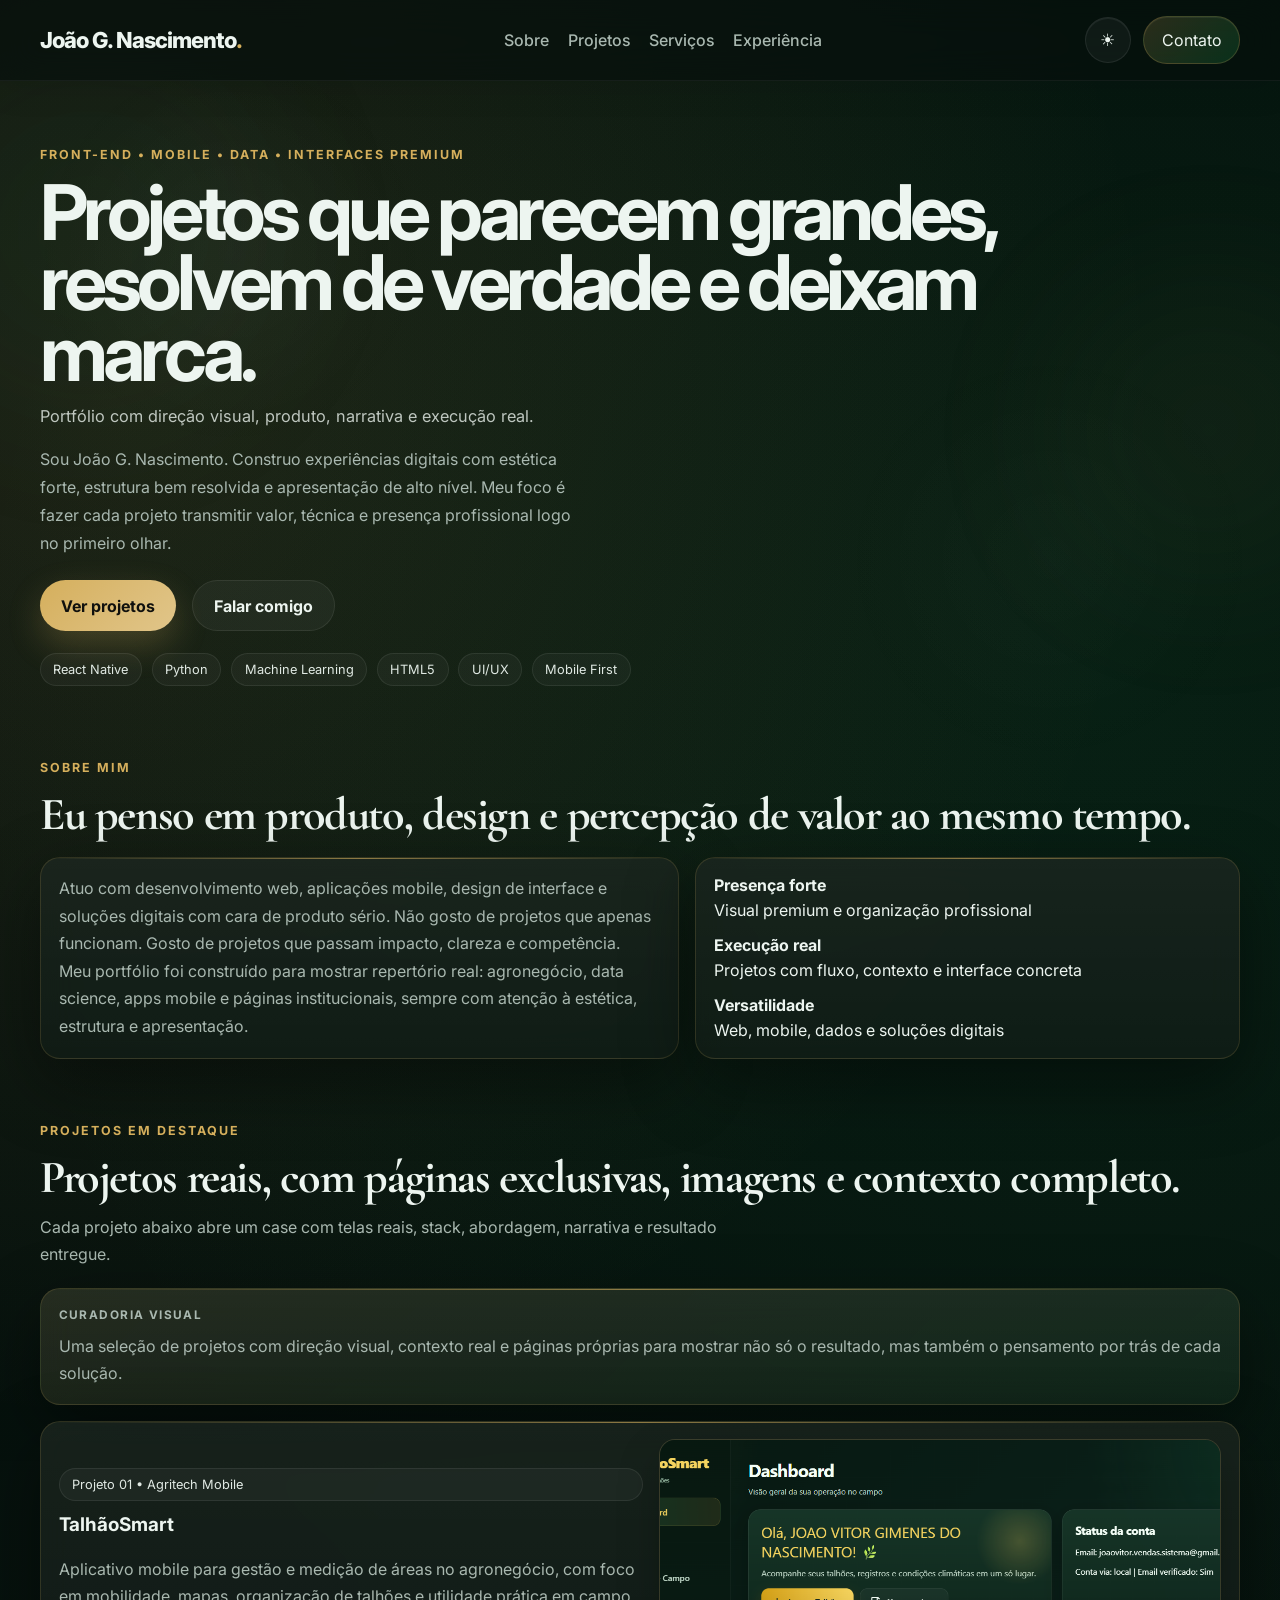
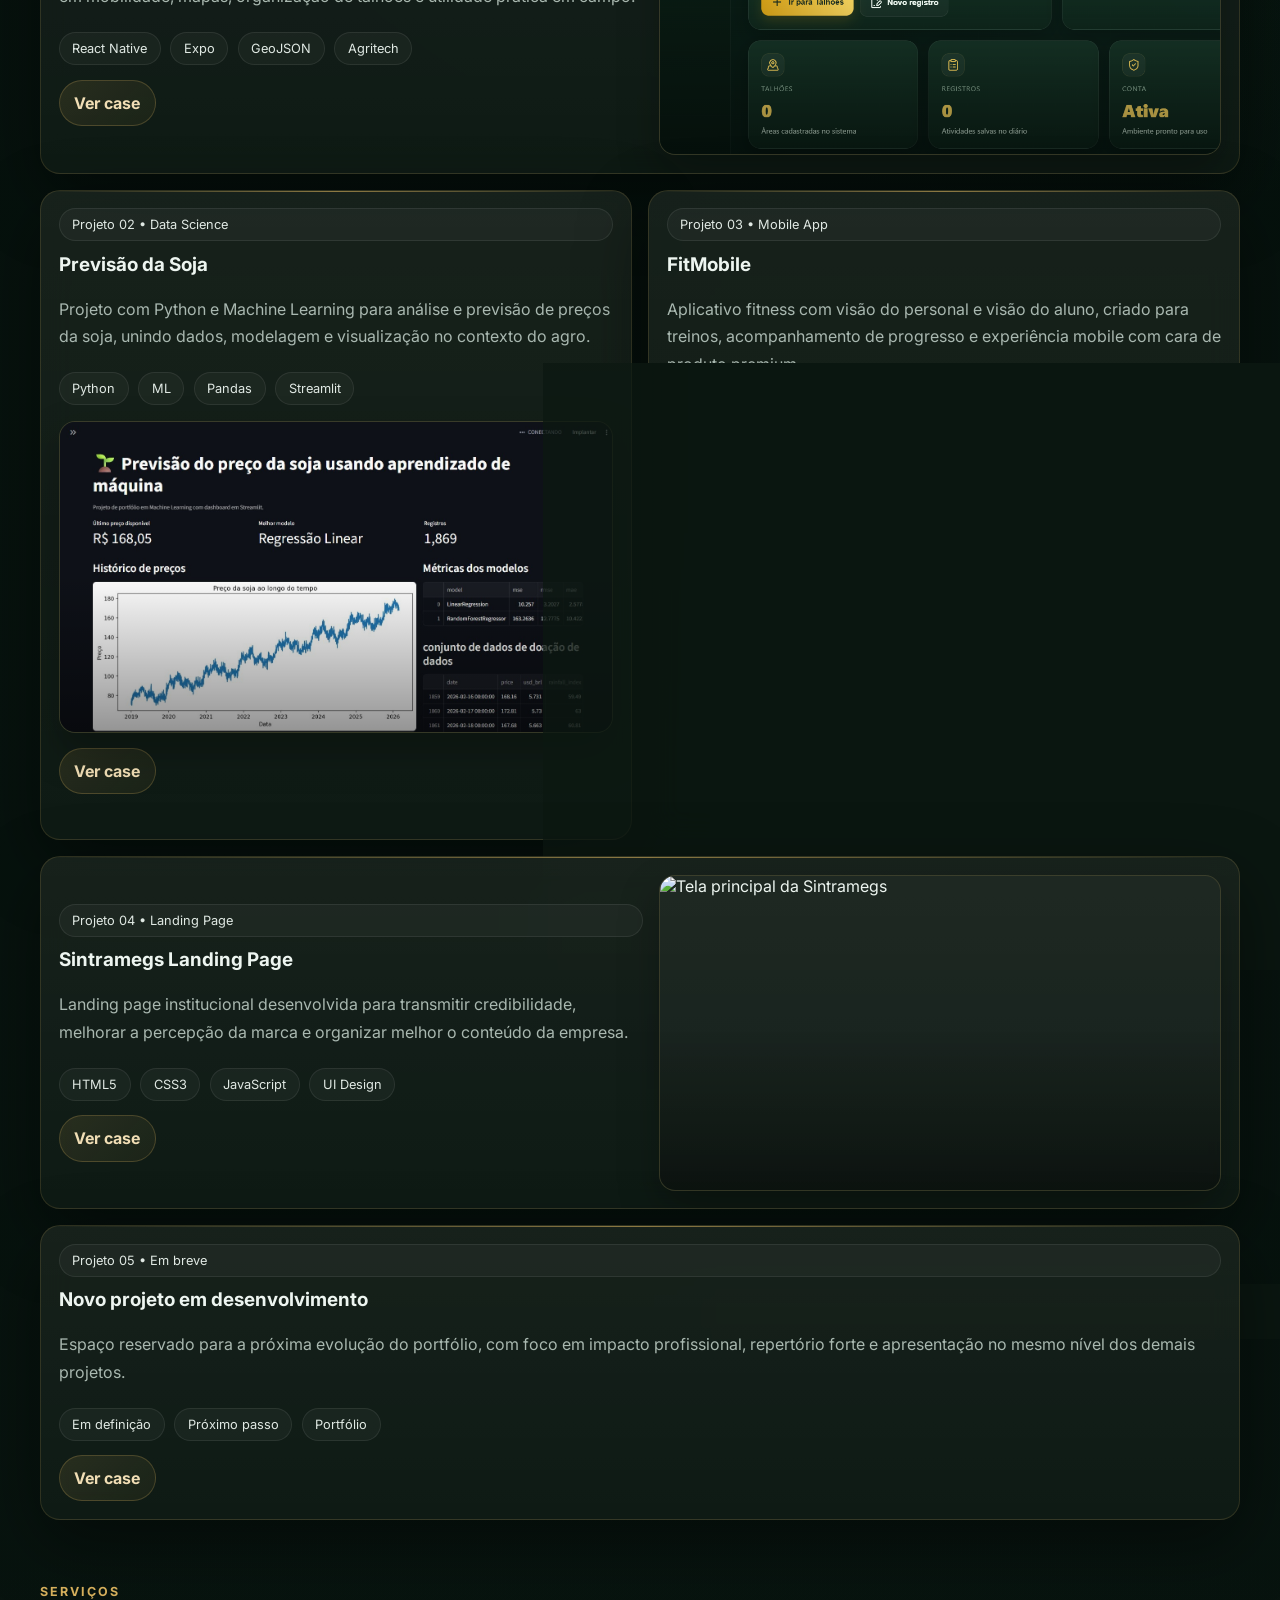
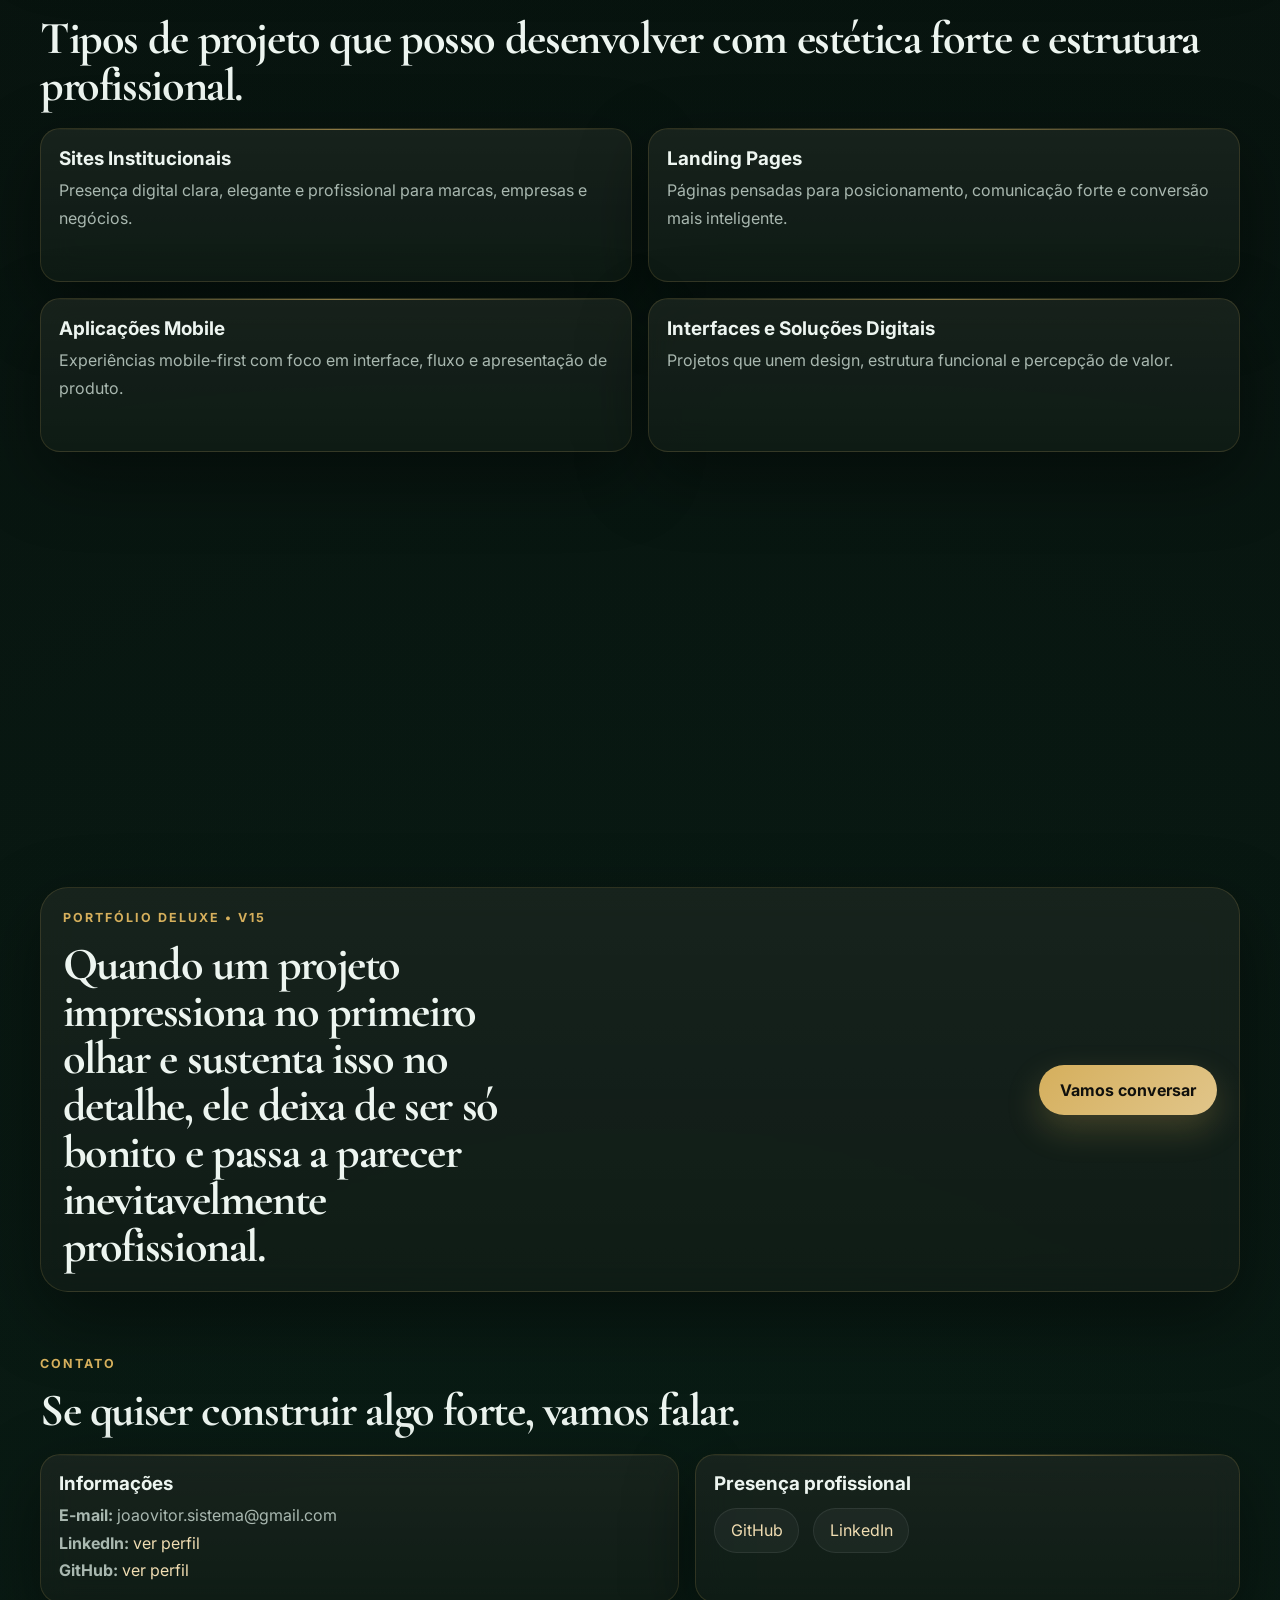
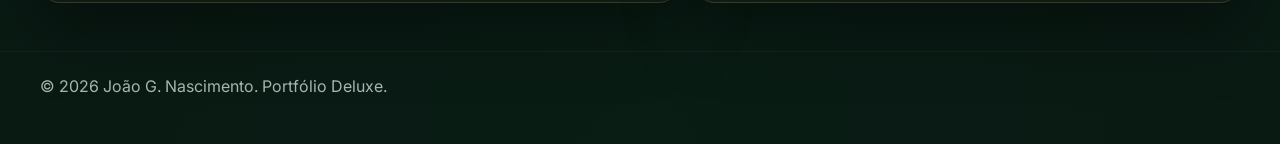
==== index.html @ 9595692e "Primeira versão do portfólio" ====
<!DOCTYPE html>
<html lang="pt-BR">
<head>
  <meta charset="UTF-8" />
  <meta name="viewport" content="width=device-width, initial-scale=1.0" />
  <title>João G. Nascimento | Portfólio</title>
  <meta name="description" content="Portfólio premium de João G. Nascimento com projetos reais, visual deluxe, dark mode e light mode." />
  <link rel="preconnect" href="https://fonts.googleapis.com">
  <link rel="preconnect" href="https://fonts.gstatic.com" crossorigin>
  <link href="https://fonts.googleapis.com/css2?family=Inter:wght@400;500;600;700;800&family=Cormorant+Garamond:wght@600;700&display=swap" rel="stylesheet">
  <link rel="stylesheet" href="styles.css" />
</head>
<body>
  <div id="preloader">
    <div class="preloader-inner">
      <p class="preloader-kicker">Bem-vindo(a)</p>
      <h1 class="preloader-name">João G. <span>Nascimento</span></h1>
      <div class="preloader-line"></div>
      <p class="preloader-sub">Carregando uma experiência pensada para impressionar.</p>
    </div>
  </div>

  <div class="bg-glow glow-1"></div>
  <div class="bg-glow glow-2"></div>

  <header class="header">
    <div class="container nav">
      <a href="#home" class="brand">João G. Nascimento<span class="brand-mark">.</span></a>
      <nav class="desktop-nav">
        <a href="#sobre">Sobre</a>
        <a href="#projetos">Projetos</a>
        <a href="#servicos">Serviços</a>
        <a href="#experiencia">Experiência</a>
      </nav>
      <div class="nav-right">
        <button class="theme-toggle" id="themeToggle" type="button" aria-label="Alternar tema">☀</button>
        <a href="#contato" class="nav-cta">Contato</a>
        <button class="menu-btn" id="menuBtn" aria-label="Abrir menu">☰</button>
      </div>
    </div>
    <nav class="mobile-nav" id="mobileNav">
      <a href="#sobre">Sobre</a>
      <a href="#projetos">Projetos</a>
      <a href="#servicos">Serviços</a>
      <a href="#experiencia">Experiência</a>
      <a href="#contato">Contato</a>
    </nav>
  </header>

  <main id="home">
    <section class="hero container reveal">
      <div class="hero-copy">
        <p class="eyebrow">Front-end • Mobile • Data • Interfaces Premium</p>
        <h1>Projetos que parecem grandes, resolvem de verdade e deixam marca.</h1>
        <p class="hero-subline">Portfólio com direção visual, produto, narrativa e execução real.</p>
        <p class="hero-text">
          Sou João G. Nascimento. Construo experiências digitais com estética forte, estrutura bem resolvida e apresentação de alto nível.
          Meu foco é fazer cada projeto transmitir valor, técnica e presença profissional logo no primeiro olhar.
        </p>
        <div class="hero-actions">
          <a href="#projetos" class="btn btn-primary">Ver projetos</a>
          <a href="#contato" class="btn btn-secondary">Falar comigo</a>
        </div>
        <div class="hero-badges">
          <span>React Native</span>
          <span>Python</span>
          <span>Machine Learning</span>
          <span>HTML5</span>
          <span>UI/UX</span>
          <span>Mobile First</span>
        </div>
      </div>
    </section>

    <section id="sobre" class="section container reveal">
      <div class="section-heading">
        <p class="section-kicker">Sobre mim</p>
        <h2>Eu penso em produto, design e percepção de valor ao mesmo tempo.</h2>
      </div>
      <div class="about-grid">
        <article class="panel">
          <p>
            Atuo com desenvolvimento web, aplicações mobile, design de interface e soluções digitais com cara de produto sério.
            Não gosto de projetos que apenas funcionam. Gosto de projetos que passam impacto, clareza e competência.
          </p>
          <p>
            Meu portfólio foi construído para mostrar repertório real: agronegócio, data science, apps mobile e páginas institucionais,
            sempre com atenção à estética, estrutura e apresentação.
          </p>
        </article>
        <aside class="panel stats">
          <div>
            <strong>Presença forte</strong>
            <span>Visual premium e organização profissional</span>
          </div>
          <div>
            <strong>Execução real</strong>
            <span>Projetos com fluxo, contexto e interface concreta</span>
          </div>
          <div>
            <strong>Versatilidade</strong>
            <span>Web, mobile, dados e soluções digitais</span>
          </div>
        </aside>
      </div>
    </section>

    <section id="projetos" class="section container reveal">
      <div class="section-heading">
        <p class="section-kicker">Projetos em destaque</p>
        <h2>Projetos reais, com páginas exclusivas, imagens e contexto completo.</h2>
        <p class="section-subtext">Cada projeto abaixo abre um case com telas reais, stack, abordagem, narrativa e resultado entregue.</p>
      </div>

      <div class="projects-showcase">
        <div class="projects-intro panel">
          <p class="projects-intro-kicker">Curadoria visual</p>
          <p class="projects-intro-text">Uma seleção de projetos com direção visual, contexto real e páginas próprias para mostrar não só o resultado, mas também o pensamento por trás de cada solução.</p>
        </div>

        <article class="project-card featured">
          <div>
            <div class="project-top">
              <span class="tag">Projeto 01 • Agritech Mobile</span>
              <h3>TalhãoSmart</h3>
            </div>
            <p>Aplicativo mobile para gestão e medição de áreas no agronegócio, com foco em mobilidade, mapas, organização de talhões e utilidade prática em campo.</p>
            <div class="stack">
              <span>React Native</span><span>Expo</span><span>GeoJSON</span><span>Agritech</span>
            </div>
            <a href="projeto-1.html" class="details-link">Ver case</a>
          </div>
          <div class="project-thumb">
            <img src="assets/talhaosmart/home.png" alt="Tela principal do TalhãoSmart" />
          </div>
        </article>

        <div class="cards-grid projects-five">
          <article class="project-card">
            <div class="project-top">
              <span class="tag">Projeto 02 • Data Science</span>
              <h3>Previsão da Soja</h3>
            </div>
            <p>Projeto com Python e Machine Learning para análise e previsão de preços da soja, unindo dados, modelagem e visualização no contexto do agro.</p>
            <div class="stack">
              <span>Python</span><span>ML</span><span>Pandas</span><span>Streamlit</span>
            </div>
            <div class="project-thumb">
              <img src="assets/previsao-soja/dashboard.png" alt="Dashboard da Previsão da Soja" />
            </div>
            <a href="projeto-2.html" class="details-link">Ver case</a>
          </article>

          <article class="project-card">
            <div class="project-top">
              <span class="tag">Projeto 03 • Mobile App</span>
              <h3>FitMobile</h3>
            </div>
            <p>Aplicativo fitness com visão do personal e visão do aluno, criado para treinos, acompanhamento de progresso e experiência mobile com cara de produto premium.</p>
            <div class="stack">
              <span>React Native</span><span>Expo</span><span>FastAPI</span><span>Mobile First</span>
            </div>
            <div class="project-thumb">
              <img src="assets/fitmobile/03-dashboard-personal.png" alt="Dashboard do FitMobile" />
            </div>
            <a href="projeto-3.html" class="details-link">Ver case</a>
          </article>
        
        <article class="project-card featured">
          <div>
            <div class="project-top">
              <span class="tag">Projeto 04 • Landing Page</span>
              <h3>Sintramegs Landing Page</h3>
            </div>
            <p>Landing page institucional desenvolvida para transmitir credibilidade, melhorar a percepção da marca e organizar melhor o conteúdo da empresa.</p>
            <div class="stack">
              <span>HTML5</span><span>CSS3</span><span>JavaScript</span><span>UI Design</span>
            </div>
            <a href="projeto-4.html" class="details-link">Ver case</a>
          </div>
          <div class="project-thumb">
              <img src="assets/sintramegs/01.png" alt="Tela principal da Sintramegs" />
            </div>
        </article>
      </div>

        <article class="project-card">
            <div class="project-top">
              <span class="tag">Projeto 05 • Em breve</span>
              <h3>Novo projeto em desenvolvimento</h3>
            </div>
            <p>Espaço reservado para a próxima evolução do portfólio, com foco em impacto profissional, repertório forte e apresentação no mesmo nível dos demais projetos.</p>
            <div class="stack">
              <span>Em definição</span><span>Próximo passo</span><span>Portfólio</span>
            </div>
            <a href="projeto-5.html" class="details-link">Ver case</a>
          </article>

      </div>
    </section>

    <section id="servicos" class="section container reveal">
      <div class="section-heading">
        <p class="section-kicker">Serviços</p>
        <h2>Tipos de projeto que posso desenvolver com estética forte e estrutura profissional.</h2>
      </div>
      <div class="services-grid">
        <article class="service-card">
          <h3>Sites Institucionais</h3>
          <p>Presença digital clara, elegante e profissional para marcas, empresas e negócios.</p>
        </article>
        <article class="service-card">
          <h3>Landing Pages</h3>
          <p>Páginas pensadas para posicionamento, comunicação forte e conversão mais inteligente.</p>
        </article>
        <article class="service-card">
          <h3>Aplicações Mobile</h3>
          <p>Experiências mobile-first com foco em interface, fluxo e apresentação de produto.</p>
        </article>
        <article class="service-card">
          <h3>Interfaces e Soluções Digitais</h3>
          <p>Projetos que unem design, estrutura funcional e percepção de valor.</p>
        </article>
      </div>
    </section>

    <section id="experiencia" class="section container reveal">
      <div class="section-heading">
        <p class="section-kicker">Experiência</p>
        <h2>Projetos que conectam tecnologia, design e contexto de mercado.</h2>
      </div>
      <div class="timeline">
        <article class="timeline-item">
          <span class="timeline-marker"></span>
          <div class="timeline-content">
            <h3>Web e páginas estratégicas</h3>
            <p>Construção de páginas com linguagem visual forte, boa hierarquia e presença institucional.</p>
          </div>
        </article>
        <article class="timeline-item">
          <span class="timeline-marker"></span>
          <div class="timeline-content">
            <h3>Aplicações mobile</h3>
            <p>Fluxos pensados para uso real, clareza de navegação e experiência moderna em smartphone.</p>
          </div>
        </article>
        <article class="timeline-item">
          <span class="timeline-marker"></span>
          <div class="timeline-content">
            <h3>Dados, IA e agronegócio</h3>
            <p>Projetos que aproximam software, machine learning e problemas reais do agro.</p>
          </div>
        </article>
      </div>
    </section>

    <section class="section container reveal">
      <div class="cta-box">
        <div>
          <p class="section-kicker">Portfólio Deluxe • V15</p>
          <h2>Quando um projeto impressiona no primeiro olhar e sustenta isso no detalhe, ele deixa de ser só bonito e passa a parecer inevitavelmente profissional.</h2>
        </div>
        <a href="#contato" class="btn btn-primary">Vamos conversar</a>
      </div>
    </section>

    <section id="contato" class="section container reveal">
      <div class="section-heading">
        <p class="section-kicker">Contato</p>
        <h2>Se quiser construir algo forte, vamos falar.</h2>
      </div>
      <div class="contact-grid">
        <div class="panel contact-panel">
          <h3>Informações</h3>
          <p><strong>E-mail:</strong> joaovitor.sistema@gmail.com</p>
          <p><strong>LinkedIn:</strong> <a href="https://www.linkedin.com/in/jo%C3%A3o-vitor-nascimento-817169357/" target="_blank" rel="noopener">ver perfil</a></p>
          <p><strong>GitHub:</strong> <a href="https://github.com/nascimentojoao2" target="_blank" rel="noopener">ver perfil</a></p>
        </div>
        <div class="panel social-panel">
          <h3>Presença profissional</h3>
          <div class="social-links">
            <a href="https://github.com/nascimentojoao2" target="_blank" rel="noopener">GitHub</a>
            <a href="https://www.linkedin.com/in/jo%C3%A3o-vitor-nascimento-817169357/" target="_blank" rel="noopener">LinkedIn</a>
          </div>
        </div>
      </div>
    </section>
  </main>

  <footer class="footer">
    <div class="container">
      <p>© 2026 João G. Nascimento. Portfólio Deluxe.</p>
    </div>
  </footer>

  <script src="script.js"></script>
</body>
</html>
---- styles.css ----
* { margin:0; padding:0; box-sizing:border-box; }

:root{
  --bg:#06100c;
  --bg-2:#081410;
  --surface:rgba(12,24,18,.76);
  --surface-2:rgba(255,255,255,.045);
  --surface-3:rgba(255,255,255,.03);
  --border:rgba(213,175,92,.16);
  --text:#edf5f0;
  --muted:#a9b8b0;
  --gold:#d5af5c;
  --gold-2:#f0ddb2;
  --green:#1fd26b;
  --green-2:#0fa85c;
  --accent:#86ffd0;
  --shadow:0 24px 70px rgba(0,0,0,.42);
  --radius-xl:32px;
  --radius-lg:22px;
  --radius-md:16px;
  --container:1200px;
  --hero-title:clamp(2.7rem,6vw,6rem);
  --section-title:clamp(2rem,3.6vw,3.3rem);
  --case-title:clamp(2rem,4vw,4rem);
  --glass:linear-gradient(180deg, rgba(255,255,255,.05), rgba(255,255,255,.015));
  --bg-gradient:
    radial-gradient(circle at 10% 8%, rgba(213,175,92,.12), transparent 22%),
    radial-gradient(circle at 86% 14%, rgba(31,210,107,.08), transparent 26%),
    radial-gradient(circle at 50% 100%, rgba(10,56,38,.22), transparent 38%),
    linear-gradient(180deg, #05100c 0%, #091510 100%);
}

body.light{
  --bg:#eef2f4;
  --bg-2:#f8fafb;
  --surface:rgba(255,255,255,.8);
  --surface-2:rgba(14,22,28,.04);
  --surface-3:rgba(14,22,28,.03);
  --border:rgba(17,63,95,.10);
  --text:#111922;
  --muted:#5f6f7a;
  --gold:#b88523;
  --gold-2:#8e6718;
  --green:#11a65a;
  --green-2:#0d8e4d;
  --accent:#0e7f9d;
  --shadow:0 20px 55px rgba(16,24,40,.12);
  --glass:linear-gradient(180deg, rgba(255,255,255,.72), rgba(255,255,255,.48));
  --bg-gradient:
    radial-gradient(circle at 12% 10%, rgba(184,133,35,.08), transparent 22%),
    radial-gradient(circle at 86% 16%, rgba(17,166,90,.08), transparent 26%),
    linear-gradient(180deg, #eff3f5 0%, #f8fafb 100%);
}

html{ scroll-behavior:smooth; }

body{
  font-family:"Inter",sans-serif;
  background:var(--bg-gradient);
  color:var(--text);
  min-height:100vh;
  overflow-x:hidden;
  transition:background .45s ease,color .35s ease;
}

body::before{
  content:"";
  position:fixed; inset:0;
  background:
    radial-gradient(circle at 18% 28%, rgba(255,255,255,.03), transparent 16%),
    radial-gradient(circle at 82% 62%, rgba(255,255,255,.02), transparent 18%);
  pointer-events:none; z-index:0;
}
body::after{
  content:"";
  position:fixed; inset:0;
  opacity:.07;
  background-image:
    linear-gradient(rgba(255,255,255,.06) 1px, transparent 1px),
    linear-gradient(90deg, rgba(255,255,255,.05) 1px, transparent 1px);
  background-size:130px 130px;
  mix-blend-mode:soft-light;
  pointer-events:none; z-index:0;
}

a{ color:inherit; text-decoration:none; }
img{ display:block; max-width:100%; }

.container{ width:min(calc(100% - 2.4rem), var(--container)); margin:0 auto; }

.bg-glow{
  position:fixed; border-radius:50%; filter:blur(90px);
  opacity:.34; pointer-events:none; z-index:0;
}
.glow-1{ width:340px; height:340px; top:60px; left:-80px; background:rgba(32,134,87,.22); }
.glow-2{ width:300px; height:300px; right:-80px; top:280px; background:rgba(213,175,92,.17); }

#preloader{
  position:fixed; inset:0; z-index:1000;
  background:
    radial-gradient(circle at 50% 32%, rgba(213,175,92,.12), transparent 22%),
    linear-gradient(180deg, #030a08 0%, #08120f 100%);
  display:grid; place-items:center;
  transition:opacity .8s ease, visibility .8s ease;
}
#preloader.hidden{ opacity:0; visibility:hidden; }
.preloader-inner{ width:min(760px, calc(100% - 2rem)); text-align:center; }
.preloader-kicker{
  color:rgba(255,255,255,.62); letter-spacing:.26em;
  text-transform:uppercase; font-size:.8rem; margin-bottom:1rem;
}
.preloader-name{
  font-size:clamp(2.6rem,9vw,6.5rem); line-height:.9; letter-spacing:-.06em;
  font-weight:800; color:#f5f6f3; opacity:0; transform:translateY(18px) scale(.98);
  animation:v15Name 1.15s ease forwards;
}
.preloader-name span{
  display:block;
  background:linear-gradient(135deg,#ffffff 0%, #f2dfb0 55%, #d5af5c 100%);
  -webkit-background-clip:text; background-clip:text; color:transparent;
}
.preloader-line{
  width:min(520px,100%); height:10px; margin:2rem auto 0;
  border-radius:999px; background:rgba(255,255,255,.08); overflow:hidden;
  position:relative;
}
.preloader-line::after{
  content:""; position:absolute; inset:0 auto 0 0; width:0;
  border-radius:inherit;
  background:linear-gradient(90deg, #1fd26b, #d5af5c, #ffffff);
  box-shadow:0 0 26px rgba(213,175,92,.24);
  animation:v15Load 1.95s cubic-bezier(.2,.7,.2,1) forwards;
}
.preloader-sub{ margin-top:1rem; color:rgba(255,255,255,.72); font-size:.96rem; }

@keyframes v15Name{ to{ opacity:1; transform:translateY(0) scale(1);} }
@keyframes v15Load{ to{ width:100%; } }

.header{
  position:sticky; top:0; z-index:20;
  backdrop-filter:blur(18px);
  background:color-mix(in srgb, var(--bg) 68%, transparent);
  border-bottom:1px solid rgba(255,255,255,.05);
  box-shadow:0 12px 30px rgba(0,0,0,.08);
}
.nav{
  display:flex; align-items:center; justify-content:space-between;
  min-height:80px; gap:1rem;
}
.brand{
  font-size:1.38rem; font-weight:800; letter-spacing:-.045em;
  white-space:nowrap;
}
.brand-mark{ color:var(--gold); }
.desktop-nav{ display:flex; gap:1.15rem; align-items:center; }
.desktop-nav a,.mobile-nav a{ color:var(--muted); transition:.25s ease; }
.desktop-nav a{
  position:relative; font-weight:500;
}
.desktop-nav a::after{
  content:""; position:absolute; left:0; bottom:-.45rem;
  width:0; height:1px;
  background:linear-gradient(90deg, transparent, var(--gold), transparent);
  transition:width .25s ease;
}
.desktop-nav a:hover,.mobile-nav a:hover{ color:var(--text); }
.desktop-nav a:hover::after{ width:100%; }
.nav-right{ display:flex; align-items:center; gap:.8rem; }
.theme-toggle{
  min-width:46px; height:46px; border-radius:999px;
  border:1px solid rgba(255,255,255,.08);
  background:var(--surface-2); color:var(--text);
  cursor:pointer; font-size:1.05rem;
  box-shadow:inset 0 1px 0 rgba(255,255,255,.06);
}
.nav-cta{
  padding:.84rem 1.08rem; border-radius:999px;
  background:linear-gradient(135deg, rgba(213,175,92,.18), rgba(31,210,107,.16));
  border:1px solid rgba(213,175,92,.22);
  color:var(--text)!important;
  box-shadow:inset 0 1px 0 rgba(255,255,255,.06);
}
.menu-btn{
  display:none; border:0; background:transparent; color:var(--text);
  font-size:1.65rem; cursor:pointer;
}
.mobile-nav{
  display:none; flex-direction:column; gap:1rem; padding:0 1rem 1rem;
}
.mobile-nav.open{ display:flex; }

.hero{
  position:relative; z-index:1;
  display:grid; grid-template-columns:18fr .80fr; gap:1.35rem;
  align-items:stretch; padding:4.1rem 0 2.6rem;
}
.hero-copy{
  display:flex; flex-direction:column; justify-content:center;
}
.eyebrow,.section-kicker{
  color:var(--gold); letter-spacing:.16em; text-transform:uppercase;
  font-size:.78rem; font-weight:700; margin-bottom:1rem;
}
.hero h1,.project-hero h1{
  font-size:var(--hero-title);
  line-height:.92; letter-spacing:-.065em;
  max-width:100ch;
}
.hero h1 span{ display:block; color:var(--gold-2); }
.hero-subline{
  margin-top:1rem;
  font-size:1.02rem;
  color:color-mix(in srgb, var(--text) 78%, transparent);
  max-width:150ch;
}
.hero-text{
  margin-top:1.2rem; max-width:54ch; color:var(--muted);
  font-size:1rem; line-height:1.75;
}
.hero-actions{ display:flex; gap:1rem; margin-top:1.45rem; flex-wrap:wrap; }
.btn{
  display:inline-flex; justify-content:center; align-items:center;
  min-height:50px; padding:.92rem 1.32rem;
  border-radius:999px; font-weight:700;
  transition:transform .24s ease, box-shadow .24s ease, background .24s ease, border-color .24s ease;
}
.btn:hover{ transform:translateY(-2px); }
.btn-primary{
  background:linear-gradient(135deg, var(--gold), color-mix(in srgb, var(--gold) 72%, white));
  color:#10100d; box-shadow:0 14px 34px rgba(213,175,92,.24);
}
.btn-secondary{
  border:1px solid rgba(255,255,255,.08); background:var(--surface-2);
}
.hero-badges,.stack{
  margin-top:1.35rem; display:flex; gap:.6rem; flex-wrap:wrap;
}
.hero-badges span,.stack span,.tag,.carousel-chip,.case-metric{
  border:1px solid rgba(255,255,255,.08);
  background:rgba(255,255,255,.035);
  color:color-mix(in srgb, var(--text) 94%, transparent);
  padding:.5rem .78rem; border-radius:999px; font-size:.8rem;
}

.card-frame,.panel,.project-card,.service-card,.cta-box,.hero-visual,.case-head,.case-gallery,.case-story,.case-aside-card{
  background:var(--glass), var(--surface);
  border:1px solid var(--border);
  box-shadow:var(--shadow);
  backdrop-filter:blur(16px);
}

.hero-visual{
  min-height:420px; border-radius:28px; padding:.85rem; overflow:hidden;
}
.hero-visual-grid{
  display:grid; grid-template-columns:1fr 1fr; grid-template-rows:1fr 1fr;
  gap:.75rem; height:100%;
}
.hero-visual-card{
  border-radius:24px; overflow:hidden;
  border:1px solid rgba(255,255,255,.08);
  background:rgba(255,255,255,.03);
  position:relative; min-height:180px;
}
.hero-visual-card.large{ min-height:370px; grid-row:span 2; }
.hero-visual-card img{
  width:100%; height:100%; object-fit:cover;
  transform:scale(1.02); transition:transform .6s ease;
}
.hero-visual-card:hover img{ transform:scale(1.06); }
.hero-visual-card::after{
  content:""; position:absolute; inset:auto 0 0 0; height:48%;
  background:linear-gradient(180deg, rgba(0,0,0,0), rgba(0,0,0,.48));
}
.hero-visual-label{
  position:absolute; left:1rem; bottom:1rem; z-index:1;
  padding:.55rem .8rem; border-radius:999px;
  background:rgba(9,16,13,.58); backdrop-filter:blur(10px);
  color:#f3f6f4; font-weight:700; font-size:.82rem;
}
.project-five-card{
  background:
    linear-gradient(135deg, rgba(213,175,92,.10), rgba(31,210,107,.08)),
    rgba(255,255,255,.03);
  display:flex; align-items:center; justify-content:center; padding:1rem;
}
.project-five-kicker{
  color:var(--gold); text-transform:uppercase; letter-spacing:.12em;
  font-size:.75rem; margin-bottom:.55rem;
}
.project-five-inner h3{ font-size:1rem; margin-bottom:.45rem; }
.project-five-inner p{ color:var(--muted); line-height:1.5; font-size:.92rem; }

.status-row{
  display:inline-flex; align-items:center; gap:.7rem; padding:.62rem .92rem;
  border-radius:999px; background:rgba(31,210,107,.12);
  border:1px solid rgba(80,176,126,.12);
  color:color-mix(in srgb, var(--text) 95%, transparent); font-size:.9rem; margin-bottom:1rem;
}
.dot{
  width:10px; height:10px; border-radius:50%;
  background:var(--green); box-shadow:0 0 0 6px rgba(31,210,107,.10);
}

.section{ position:relative; z-index:1; padding:2rem 0; }
.section-heading{ margin-bottom:1.2rem; }
.section-heading h2,.cta-box h2,.project-main h2{
  font-family:"Cormorant Garamond",serif;
  font-size:var(--section-title); line-height:1.02; letter-spacing:-.03em;
}
.section-subtext,.card-frame p,.project-card p,.service-card p,.panel p,.timeline-content p,.note,.project-main p,.project-sidebar p{
  color:var(--muted); line-height:1.72;
}
.section-subtext{ max-width:72ch; margin-top:.8rem; }

.about-grid,.contact-grid,.project-content,.case-layout{
  display:grid; grid-template-columns:1.08fr .92fr; gap:1rem;
}
.panel,.project-card,.service-card,.card-frame,.case-head,.case-gallery,.case-story,.case-aside-card{
  border-radius:20px; padding:1.1rem;
  position:relative; overflow:hidden;
  transition:transform .26s ease, border-color .26s ease, box-shadow .26s ease;
}
.panel::before,.project-card::before,.service-card::before,.card-frame::before,.hero-visual::before,.case-head::before,.case-gallery::before,.case-story::before,.case-aside-card::before{
  content:""; position:absolute; inset:0 0 auto 0; height:1px;
  background:linear-gradient(90deg, transparent, rgba(213,175,92,.62), transparent);
}
.panel:hover,.project-card:hover,.service-card:hover,.case-head:hover,.case-gallery:hover,.case-story:hover,.case-aside-card:hover{
  transform:translateY(-3px);
  border-color:rgba(213,175,92,.26);
  box-shadow:0 24px 70px rgba(0,0,0,.4);
}

.stats{ display:grid; gap:.9rem; }
.stats strong{ display:block; margin-bottom:.32rem; font-size:1rem; }

.cards-grid,.services-grid{
  display:grid; grid-template-columns:repeat(2,minmax(0,1fr)); gap:1rem;
}
.projects-showcase{ display:grid; gap:1rem; }
.projects-five{ grid-template-columns:repeat(2,minmax(0,1fr)); }
.projects-five .project-card:last-child{ grid-column:span 2; }

.projects-intro{
  padding:1rem 1.1rem;
  background:
    linear-gradient(135deg, rgba(213,175,92,.07), rgba(31,210,107,.05)),
    var(--glass), var(--surface);
}
.projects-intro-kicker{
  color:var(--gold); text-transform:uppercase; letter-spacing:.12em;
  font-size:.74rem; font-weight:700; margin-bottom:.45rem;
}

.project-card.featured{
  display:grid; grid-template-columns:1.02fr .98fr; gap:1rem;
  align-items:center; min-height:285px;
}
.project-card.featured .project-thumb{
  min-height:220px; margin-top:0;
}

.project-top{ display:flex; flex-direction:column; gap:.7rem; margin-bottom:.8rem; }
.project-card h3,.service-card h3,.contact-panel h3,.social-panel h3,.timeline-content h3,.case-aside-card h3{
  font-size:1.18rem; margin-bottom:.45rem;
}
.project-thumb{
  margin-top:1rem; border-radius:16px; overflow:hidden;
  border:1px solid rgba(213,175,92,.16);
  box-shadow:0 18px 40px rgba(0,0,0,.25);
  aspect-ratio:16/9; background:rgba(255,255,255,.03);
  position:relative;
}
.project-thumb::after{
  content:""; position:absolute; inset:auto 0 0 0; height:52%;
  background:linear-gradient(180deg, rgba(0,0,0,0), rgba(0,0,0,.42));
}
.project-thumb img{
  width:100%; height:100%; object-fit:cover; transition:transform .5s ease;
}
.project-card:hover .project-thumb img{ transform:scale(1.04); }

.details-link{
  display:inline-flex; align-items:center; justify-content:center;
  margin-top:.9rem; min-height:42px; padding:.76rem .92rem;
  border-radius:999px; border:1px solid rgba(213,175,92,.24);
  background:linear-gradient(135deg, rgba(213,175,92,.12), rgba(213,175,92,.06));
  color:color-mix(in srgb, var(--gold-2) 96%, white); font-weight:700;
}
.details-link:hover{
  background:linear-gradient(135deg, rgba(213,175,92,.18), rgba(213,175,92,.10));
}

.services-grid .service-card{ min-height:154px; }
.timeline{
  position:relative; margin-top:.6rem; padding-left:1rem;
  border-left:1px solid rgba(213,175,92,.18);
}
.timeline-item{ position:relative; padding-left:1.1rem; }
.timeline-item + .timeline-item{ margin-top:1.15rem; }
.timeline-marker{
  position:absolute; left:-1.55rem; top:.45rem;
  width:12px; height:12px; border-radius:50%;
  background:var(--gold); box-shadow:0 0 0 6px rgba(213,175,92,.12);
}

.cta-box{
  padding:1.35rem; border-radius:28px;
  display:flex; justify-content:space-between; gap:1.4rem; align-items:center;
}
.cta-box h2{ max-width:20ch; }

.social-links{ display:flex; gap:.85rem; flex-wrap:wrap; margin-top:.8rem; }
.social-links a{
  padding:.72rem .98rem; border-radius:999px;
  background:rgba(255,255,255,.04); border:1px solid rgba(255,255,255,.08);
}
.contact-panel a,.social-panel a{ color:var(--gold-2); }

.footer{
  padding:1.5rem 0 3rem; color:var(--muted);
  border-top:1px solid rgba(255,255,255,.04); margin-top:1rem;
}

.reveal{
  opacity:0; transform:translateY(24px);
  transition:opacity .72s ease, transform .72s ease;
}
.reveal.visible{ opacity:1; transform:translateY(0); }

.project-page .project-layout{
  padding-top:2rem; padding-bottom:2.2rem;
  position:relative; z-index:1;
}
.project-hero h1{
  font-size:clamp(1.75rem, 3.1vw, 3rem);
  max-width:13ch;
}
.project-hero .hero-text{ max-width:64ch; }
.project-cover{ margin-top:1rem; }

.case-head{
  display:grid; grid-template-columns:1.12fr .88fr; gap:1rem;
  margin-bottom:1rem;
}
.case-title{
  font-family:"Cormorant Garamond",serif;
  font-size:var(--case-title);
  line-height:.95;
  letter-spacing:-.05em;
  margin-bottom:.8rem;
}
.case-lead{
  color:color-mix(in srgb, var(--text) 84%, transparent);
  font-size:1.02rem;
  max-width:48ch;
  line-height:1.65;
}
.case-metrics{
  display:flex; gap:.55rem; flex-wrap:wrap; margin-top:1rem;
}
.case-gallery{
  margin-top:0;
}
.carousel{
  position:relative; border-radius:24px; overflow:hidden;
  border:1px solid rgba(213,175,92,.22);
  box-shadow:var(--shadow);
  background:var(--glass), var(--surface);
}
.carousel-track{
  position:relative; width:100%; min-height:300px;
}
.carousel-slide{
  opacity:0; transition:opacity .42s ease;
  position:absolute; inset:0; display:block; pointer-events:none;
}
.carousel-slide.active{
  opacity:1; position:relative; pointer-events:auto;
}
.carousel-slide img{
  width:100%; height:100%; min-height:300px; max-height:520px;
  object-fit:contain;
  background:
    radial-gradient(circle at center, rgba(255,255,255,.02), transparent 40%),
    #08110d;
}
body.light .carousel-slide img{ background:#eef2f5; }
.carousel-overlay{
  position:absolute; inset:auto 0 0 0;
  padding:.85rem 1rem;
  background:linear-gradient(180deg, rgba(0,0,0,0), rgba(0,0,0,.62));
  display:flex; justify-content:space-between; align-items:end; gap:1rem;
  pointer-events:none;
}
.carousel-caption{ color:#f5f7f6; font-weight:600; font-size:.92rem; }
.carousel-counter{ color:#d8e3dc; font-size:.88rem; }
.carousel-btn{
  position:absolute; top:50%; transform:translateY(-50%);
  width:44px; height:44px; border:0; border-radius:50%;
  background:rgba(6,12,10,.72); color:#fff; font-size:1.4rem;
  cursor:pointer; z-index:2; backdrop-filter:blur(10px);
}
.carousel-btn.prev{ left:14px; }
.carousel-btn.next{ right:14px; }

.carousel-thumbs{
  display:flex; gap:.55rem; overflow:auto; padding:.9rem 0 .15rem;
  scrollbar-width:none;
}
.carousel-thumbs::-webkit-scrollbar{ display:none; }
.carousel-thumb-btn{
  border:1px solid rgba(255,255,255,.08);
  background:rgba(255,255,255,.04);
  border-radius:12px; overflow:hidden;
  width:86px; height:58px; flex:0 0 auto; cursor:pointer;
  opacity:.7; transition:opacity .24s ease, transform .24s ease, border-color .24s ease;
}
.carousel-thumb-btn img{
  width:100%; height:100%; object-fit:cover;
}
.carousel-thumb-btn.active{
  opacity:1; transform:translateY(-2px);
  border-color:rgba(213,175,92,.34);
}
.carousel-dots{
  display:flex; gap:.5rem; justify-content:center; padding:.75rem 0 0; flex-wrap:wrap;
}
.carousel-dot{
  width:10px; height:10px; border-radius:50%; border:0; cursor:pointer;
  background:rgba(255,255,255,.18);
}
.carousel-dot.active{
  background:var(--gold); box-shadow:0 0 0 6px rgba(213,175,92,.10);
}
.carousel-note{
  margin-top:.9rem; display:inline-flex; gap:.65rem; align-items:center; flex-wrap:wrap;
  color:var(--muted); font-size:.9rem;
}

.case-layout{
  align-items:start;
}
.case-story,.case-aside{
  display:grid; gap:1rem;
}
.case-story .project-main{
  padding:0; background:none; border:0; box-shadow:none;
}
.case-story .project-main h2{
  font-size:clamp(1.7rem,2.7vw,2.35rem);
  margin-top:1rem; margin-bottom:.65rem;
}
.case-story .project-main h2:first-child{ margin-top:0; }
.case-aside{
  position:sticky; top:96px;
}
.case-aside-card{
  padding:1rem 1.05rem;
}
.case-aside-grid{
  display:grid; gap:.85rem;
}
.case-divider{
  height:1px; background:linear-gradient(90deg, transparent, rgba(213,175,92,.2), transparent);
  margin:1rem 0;
}

body.light .header{ background:color-mix(in srgb, var(--bg) 84%, transparent); }
body.light .hero-visual-label{ background:rgba(255,255,255,.74); color:#1a2330; }
body.light .project-thumb::after,
body.light .hero-visual-card::after{
  background:linear-gradient(180deg, rgba(255,255,255,0), rgba(255,255,255,.22));
}
body.light .project-five-card{
  background:
    linear-gradient(135deg, rgba(184,133,35,.10), rgba(14,166,91,.08)),
    rgba(255,255,255,.58);
}

@media (max-width:1100px){
  .hero{ grid-template-columns:1fr; }
  .hero h1,.project-hero h1{ max-width:100%; }
  .project-card.featured, .case-head, .case-layout{ grid-template-columns:1fr; }
  .case-aside{ position:relative; top:auto; }
}
@media (max-width:760px){
  .container{ width:min(calc(100% - 1.2rem), var(--container)); }
  .desktop-nav{ display:none; }
  .menu-btn{ display:block; }
  .brand{ font-size:1rem; }
  .hero{ padding-top:3rem; gap:1rem; }
  .hero h1{ font-size:clamp(1.9rem,11vw,3rem); }
  .hero-visual{ min-height:auto; }
  .hero-visual-grid{ grid-template-columns:1fr; grid-template-rows:auto; }
  .hero-visual-card.large{ min-height:250px; grid-row:span 1; }
  .section{ padding:1.55rem 0; }
  .project-card,.service-card,.panel,.case-head,.case-gallery,.case-story,.case-aside-card{ padding:1rem; }
  .projects-five .project-card:last-child{ grid-column:span 1; }
  .project-page .project-layout{ padding-top:1.7rem; }
  .project-hero h1{ font-size:clamp(1.45rem,9vw,2.2rem); }
  .carousel-slide img,.carousel-track{ min-height:200px; max-height:300px; }
  .carousel-thumb-btn{ width:72px; height:50px; }
}
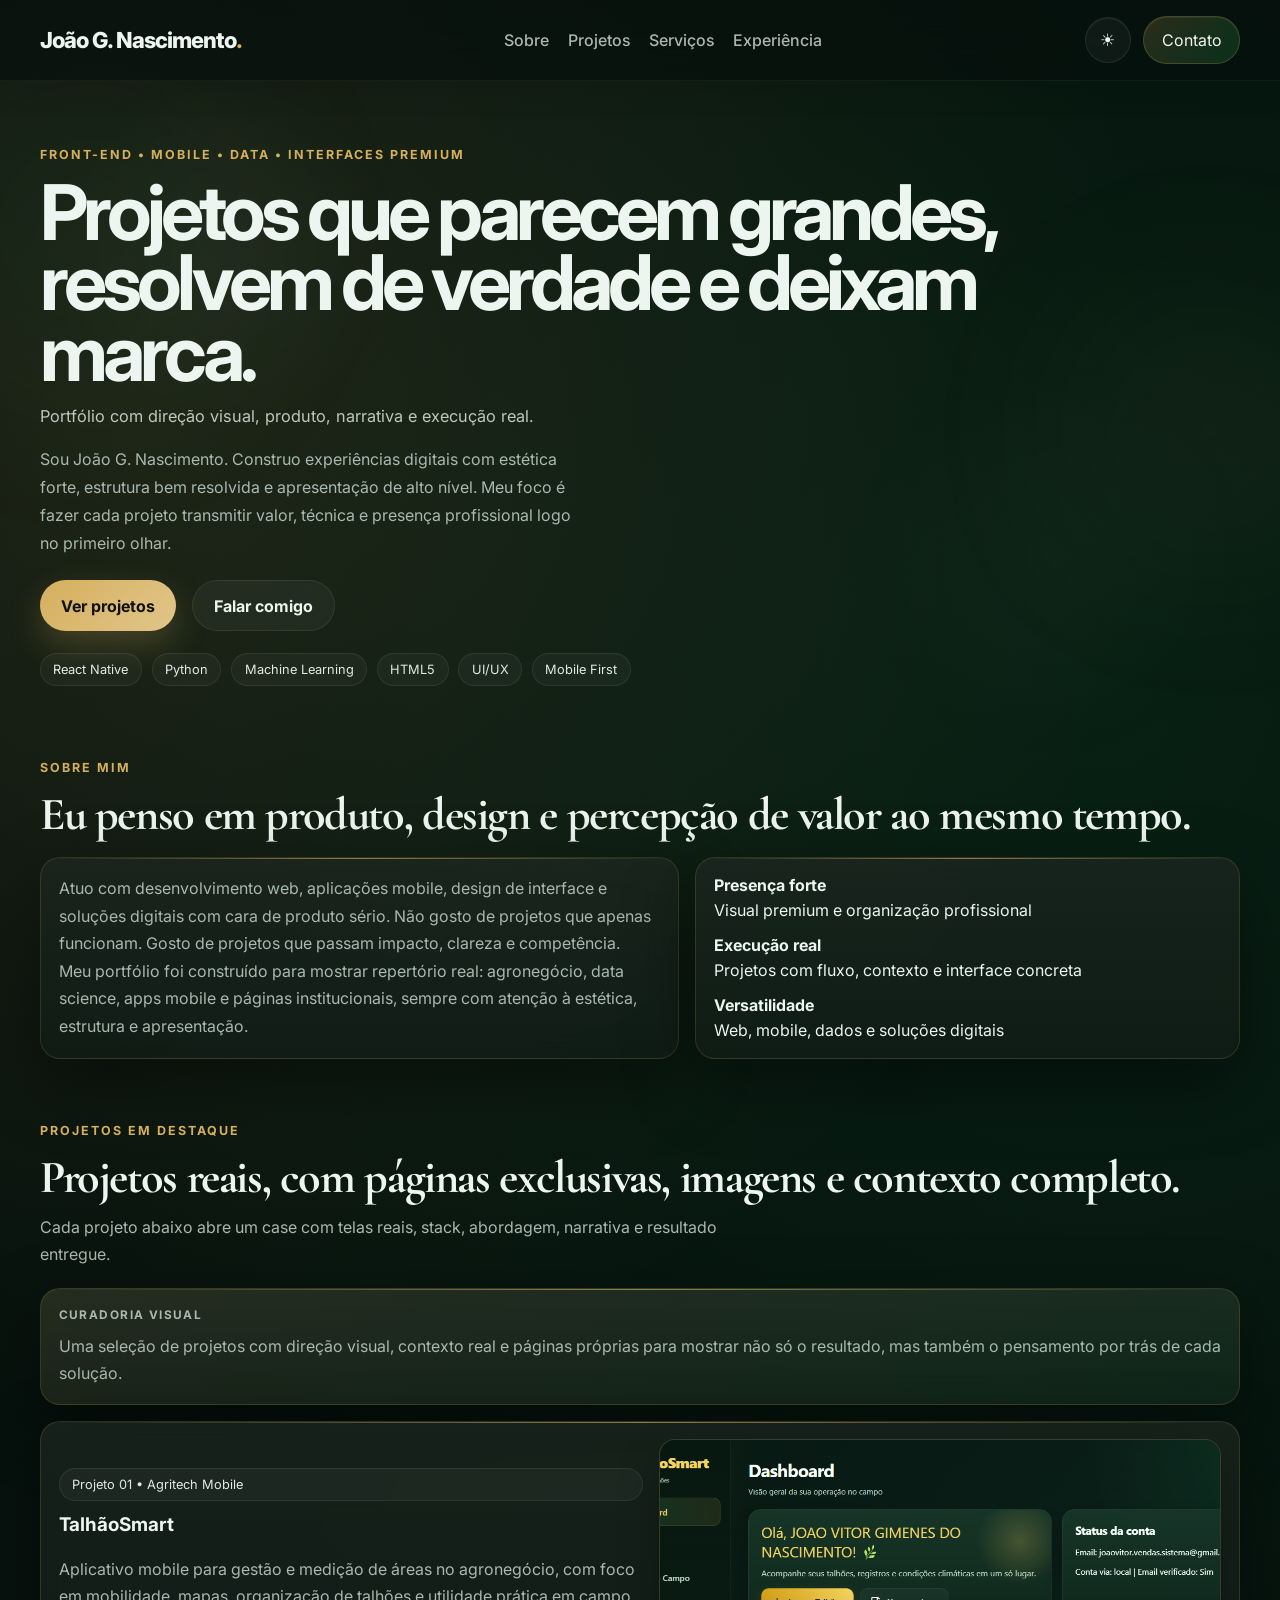
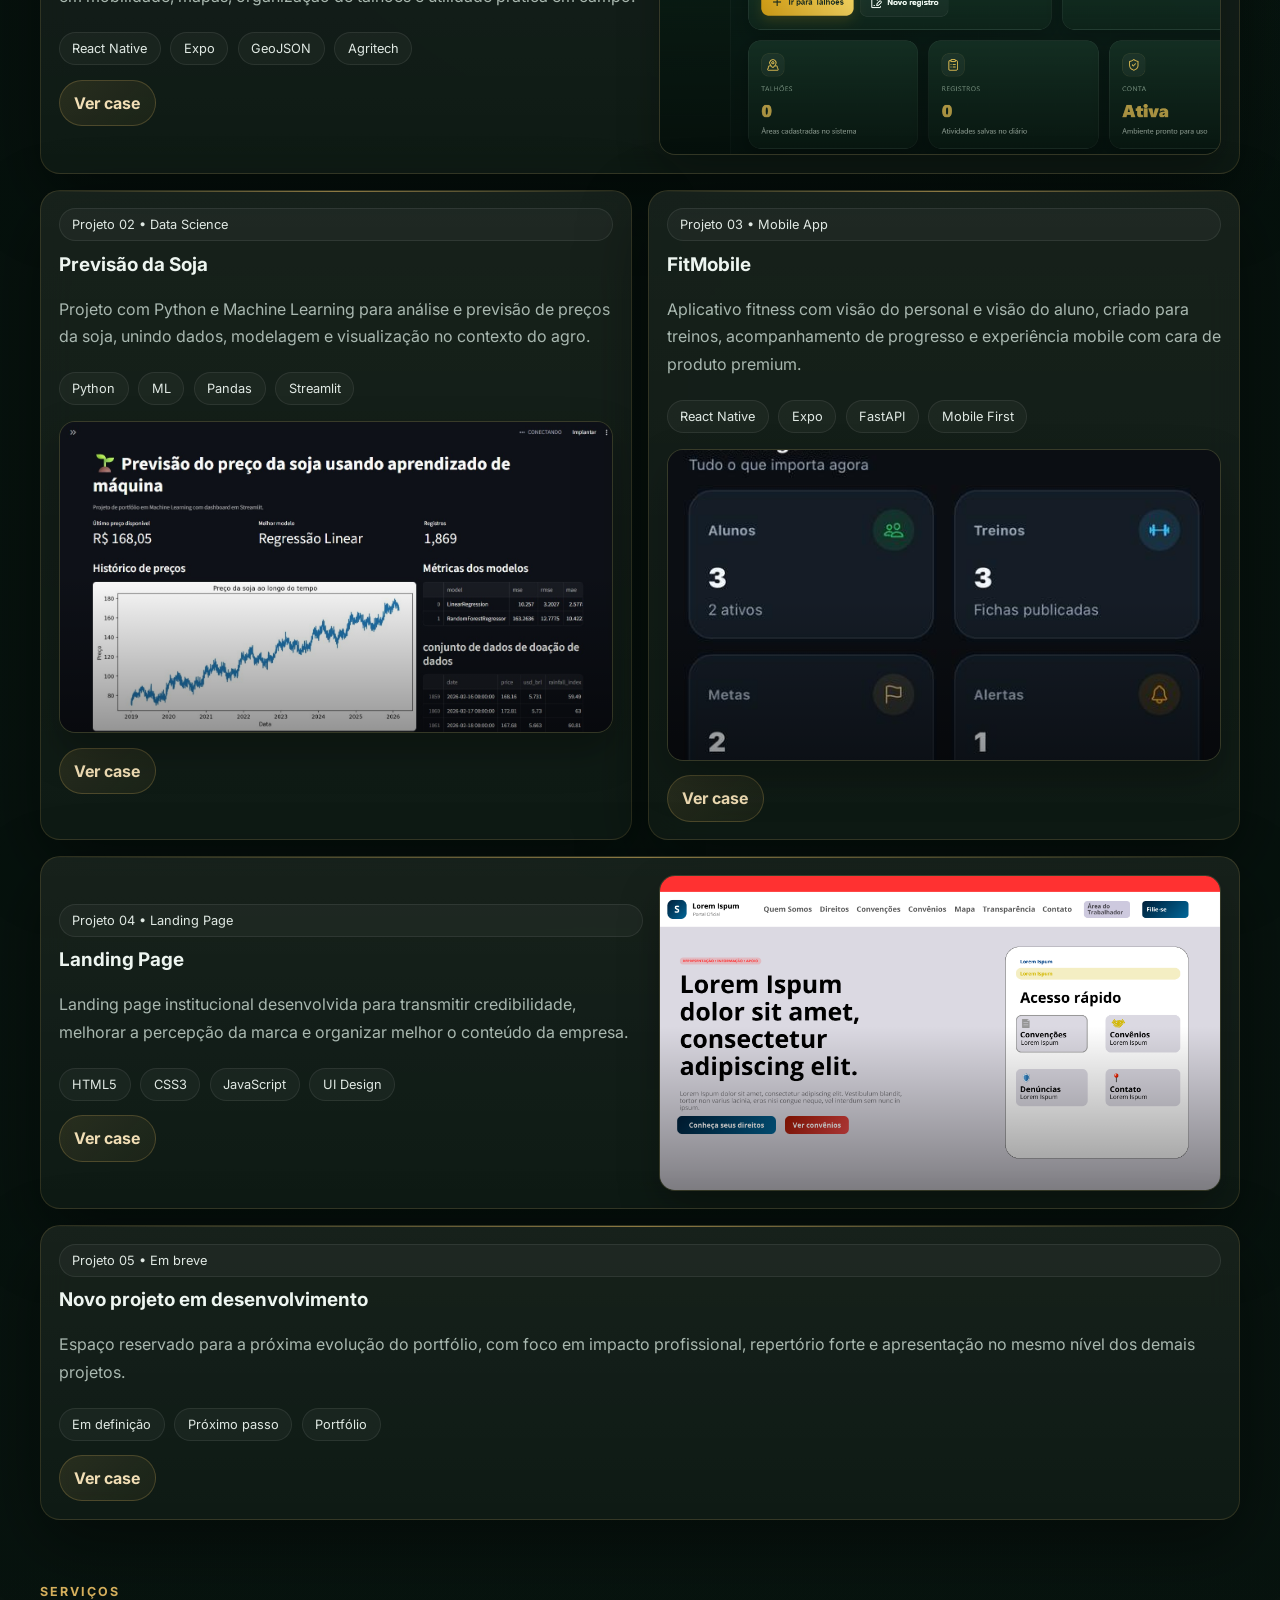
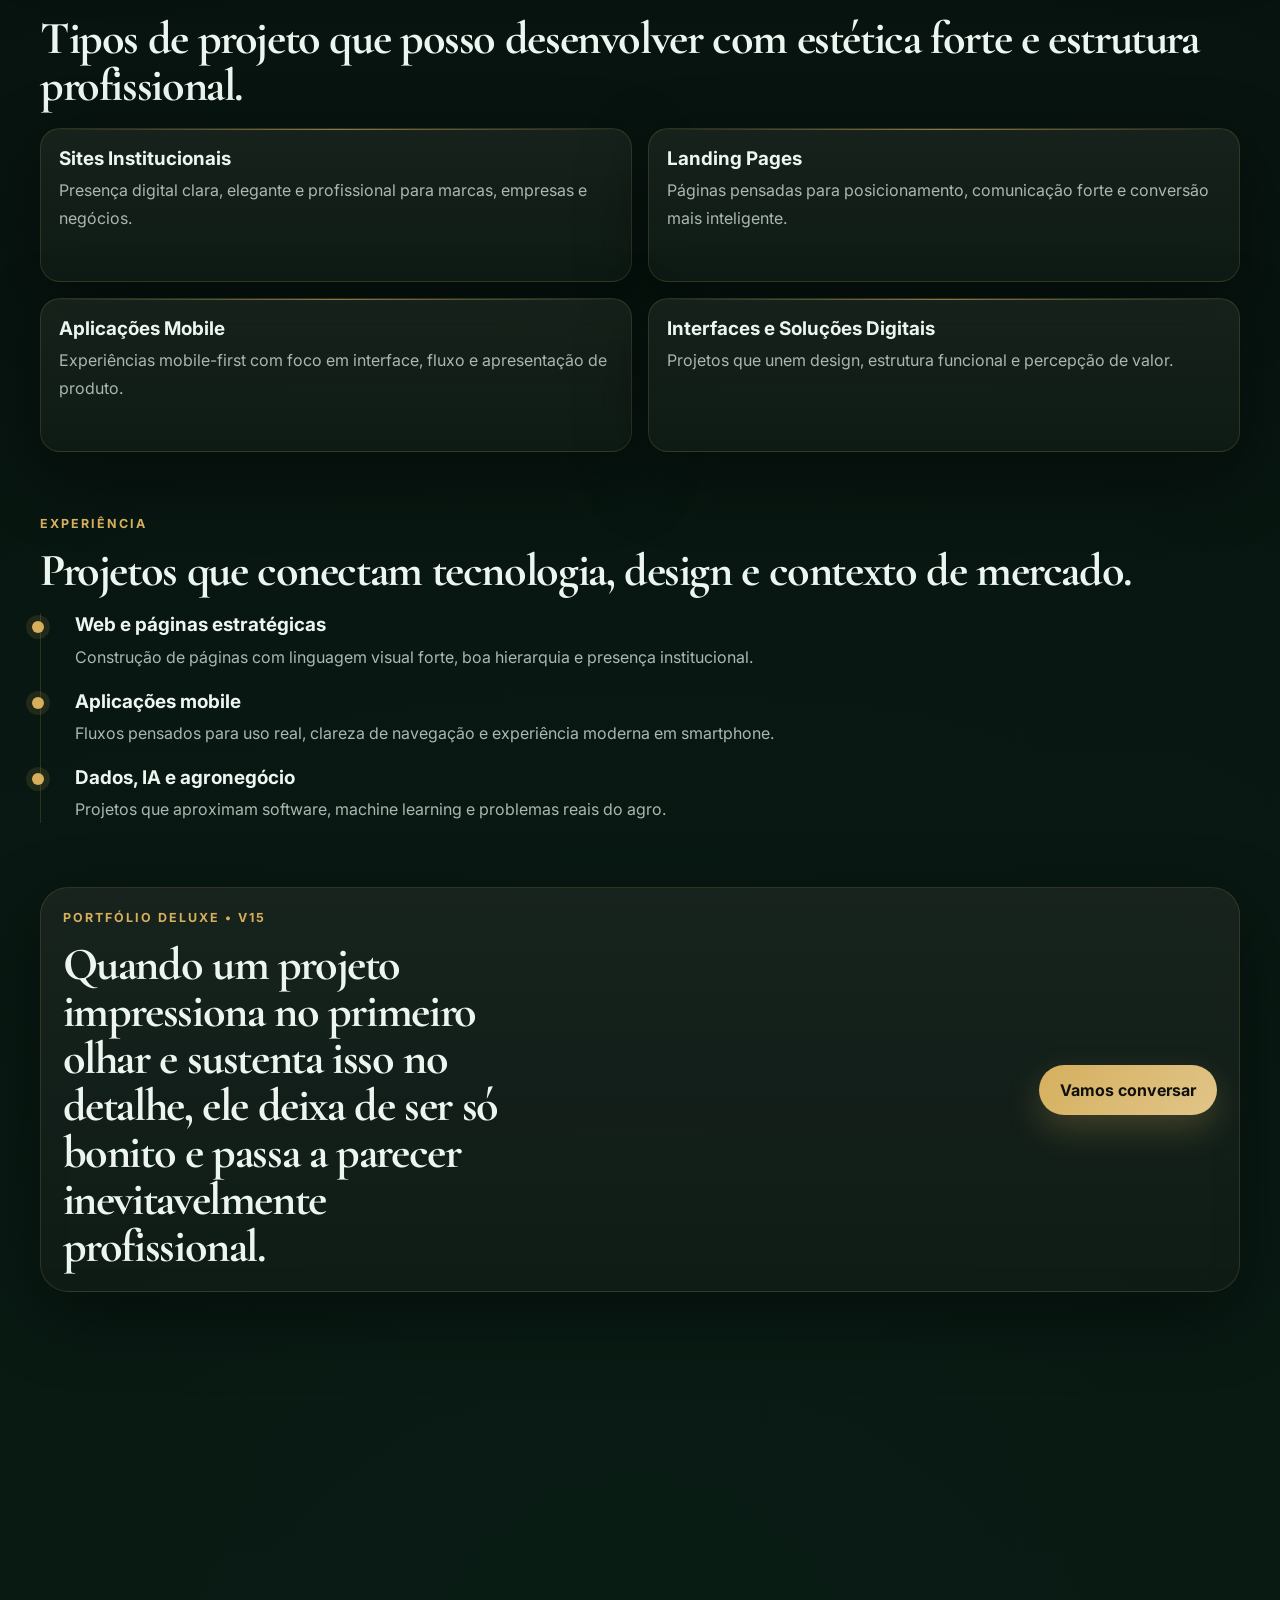
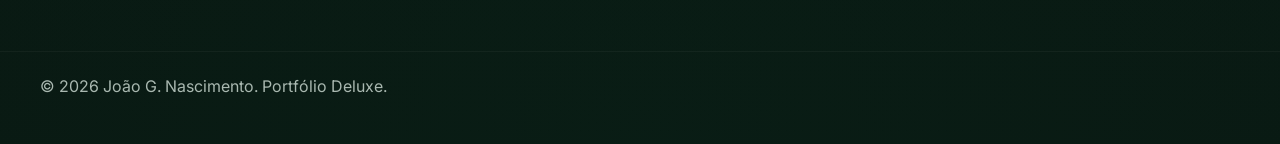
==== commit 15497020: "Atualizando portfolio v15" ====
--- a/index.html
+++ b/index.html
@@ -170,7 +170,7 @@
           <div>
             <div class="project-top">
               <span class="tag">Projeto 04 • Landing Page</span>
-              <h3>Sintramegs Landing Page</h3>
+              <h3>Landing Page</h3>
             </div>
             <p>Landing page institucional desenvolvida para transmitir credibilidade, melhorar a percepção da marca e organizar melhor o conteúdo da empresa.</p>
             <div class="stack">
@@ -179,7 +179,7 @@
             <a href="projeto-4.html" class="details-link">Ver case</a>
           </div>
           <div class="project-thumb">
-              <img src="assets/sintramegs/01.png" alt="Tela principal da Sintramegs" />
+              <img src="assets/sintramegs/1.png" alt="Tela principal da Landing Page" />
             </div>
         </article>
       </div>
